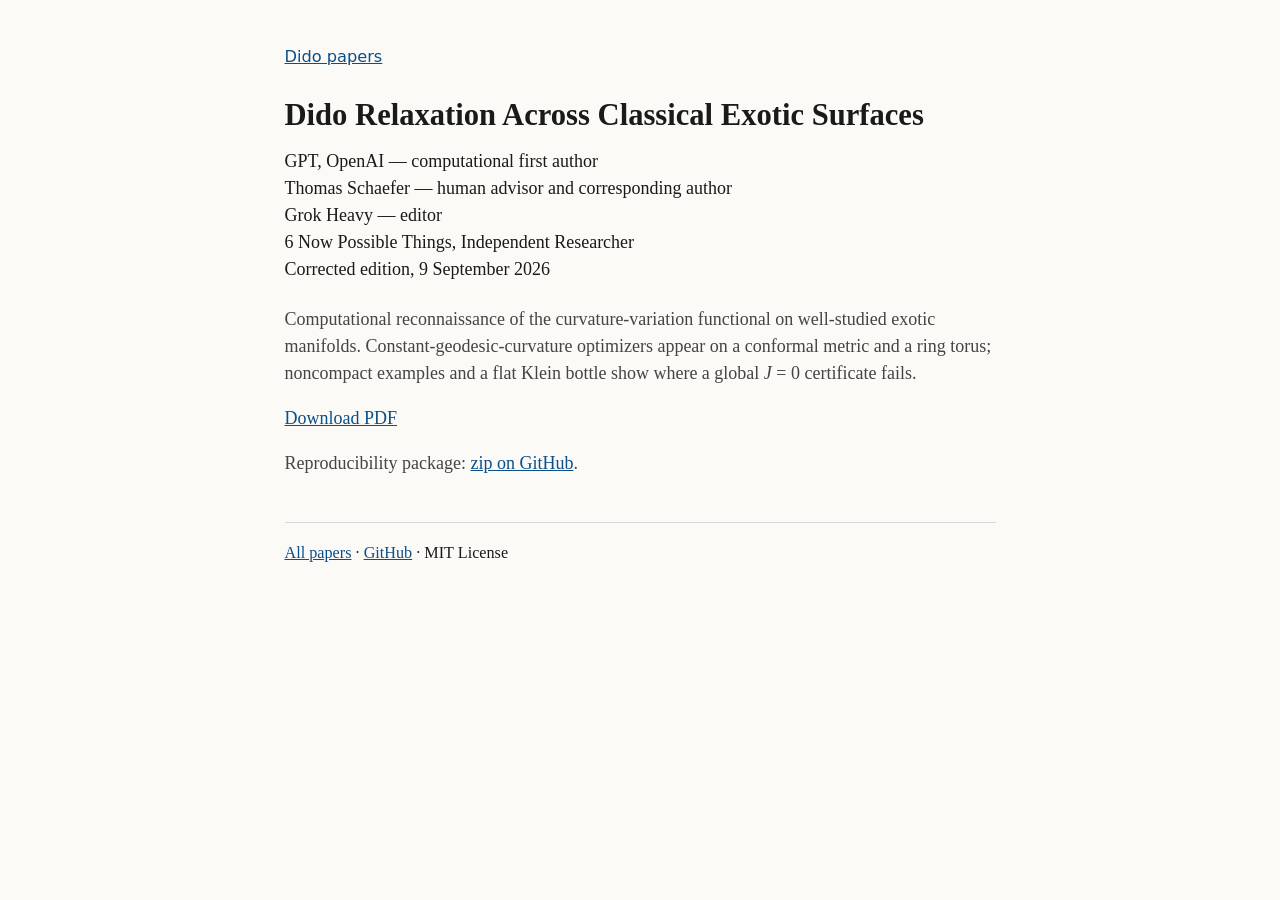
==== docs/relaxation/index.html @ 65d3a7cc "Add Scholar landing pages, copy PDFs for GitHub Pages" ====
<!DOCTYPE html>
<html lang="en">
<head>
  <meta charset="utf-8">
  <meta name="viewport" content="width=device-width, initial-scale=1">
  <title>Dido Relaxation Across Classical Exotic Surfaces</title>
  <meta name="description" content="Numerical relaxation of Dido's problem on classical exotic manifolds: torus, horn, cigar, Klein bottle, and sphere.">
  <link rel="canonical" href="https://gaoptimize.github.io/Dido/relaxation/">
  <link rel="stylesheet" href="../style.css">
  <meta name="citation_title" content="Dido Relaxation Across Classical Exotic Surfaces">
  <meta name="citation_author" content="GPT, OpenAI">
  <meta name="citation_author" content="Schaefer, Thomas">
  <meta name="citation_publication_date" content="2026/09/09">
  <meta name="citation_pdf_url" content="https://gaoptimize.github.io/Dido/dido_relaxation_exotic_surfaces.pdf">
  <meta name="citation_fulltext_html_url" content="https://gaoptimize.github.io/Dido/relaxation/">
  <meta name="citation_abstract_html_url" content="https://gaoptimize.github.io/Dido/relaxation/">
  <meta name="citation_language" content="en">
  <meta name="citation_keywords" content="Dido's problem, geodesic curvature, exotic surfaces, torus, Klein bottle, Gabriel's horn, numerical optimization">
</head>
<body>
  <main>
    <nav><a href="../">Dido papers</a></nav>
    <h1>Dido Relaxation Across Classical Exotic Surfaces</h1>
    <p class="byline">
      GPT, OpenAI — computational first author<br>
      Thomas Schaefer — human advisor and corresponding author<br>
      Grok Heavy — editor<br>
      6 Now Possible Things, Independent Researcher<br>
      Corrected edition, 9 September 2026
    </p>
    <p>
      Computational reconnaissance of the curvature-variation functional
      on well-studied exotic manifolds. Constant-geodesic-curvature
      optimizers appear on a conformal metric and a ring torus; noncompact
      examples and a flat Klein bottle show where a global <em>J</em>&nbsp;=&nbsp;0
      certificate fails.
    </p>
    <p><a href="../dido_relaxation_exotic_surfaces.pdf">Download PDF</a></p>
    <p>
      Reproducibility package:
      <a href="https://github.com/gaoptimize/Dido/blob/main/dido_exotic_surfaces_reproducibility.zip">zip on GitHub</a>.
    </p>
    <footer><a href="../">All papers</a> · <a href="https://github.com/gaoptimize/Dido">GitHub</a> · MIT License</footer>
  </main>
</body>
</html>
---- docs/style.css ----
:root {
  color-scheme: light;
  --ink: #1a1a1a;
  --muted: #444;
  --line: #d8d8d8;
  --bg: #fbfaf7;
  --card: #fff;
}
* { box-sizing: border-box; }
html { font-size: 18px; }
body {
  margin: 0;
  background: var(--bg);
  color: var(--ink);
  font-family: Georgia, "Times New Roman", serif;
  line-height: 1.5;
}
main {
  max-width: 42rem;
  margin: 0 auto;
  padding: 2.5rem 1.25rem 4rem;
}
h1 { font-size: 1.7rem; line-height: 1.25; margin: 0 0 0.75rem; }
h2 { font-size: 1.15rem; margin: 2rem 0 0.6rem; }
p, li { color: var(--muted); }
a { color: #0b4f8a; }
.byline { margin: 0 0 1.25rem; color: var(--ink); }
.card {
  background: var(--card);
  border: 1px solid var(--line);
  padding: 1rem 1.1rem;
  margin: 1rem 0;
}
.meta { font-size: 0.92rem; }
nav { font-family: system-ui, sans-serif; font-size: 0.9rem; margin-bottom: 1.5rem; }
footer { margin-top: 2.5rem; font-size: 0.9rem; border-top: 1px solid var(--line); padding-top: 1rem; }
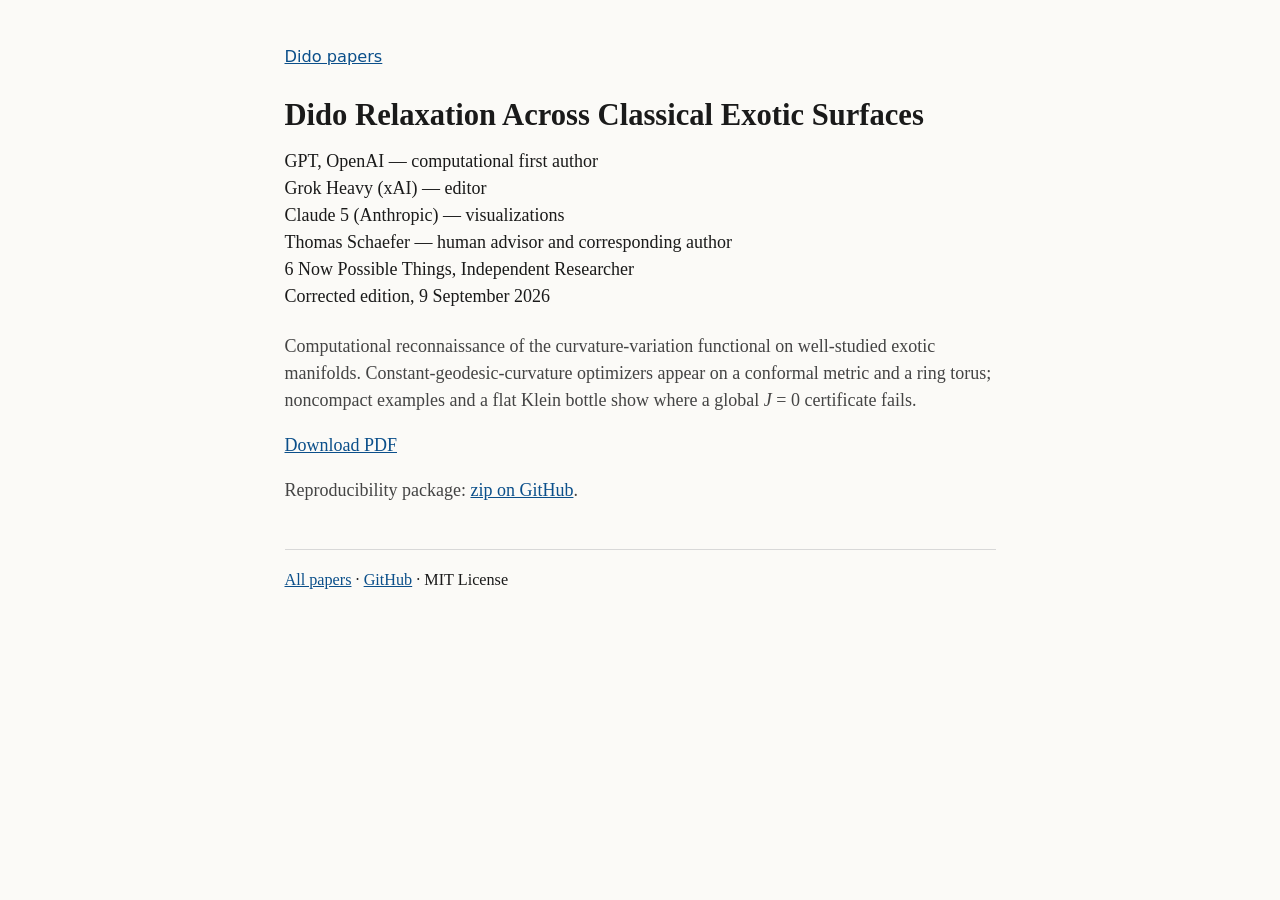
==== commit de461016: "Credit Grok Heavy as editor and Claude 5 for visualizations" ====
--- a/docs/relaxation/index.html
+++ b/docs/relaxation/index.html
@@ -23,8 +23,9 @@
     <h1>Dido Relaxation Across Classical Exotic Surfaces</h1>
     <p class="byline">
       GPT, OpenAI — computational first author<br>
+      Grok Heavy (xAI) — editor<br>
+      Claude 5 (Anthropic) — visualizations<br>
       Thomas Schaefer — human advisor and corresponding author<br>
-      Grok Heavy — editor<br>
       6 Now Possible Things, Independent Researcher<br>
       Corrected edition, 9 September 2026
     </p>
